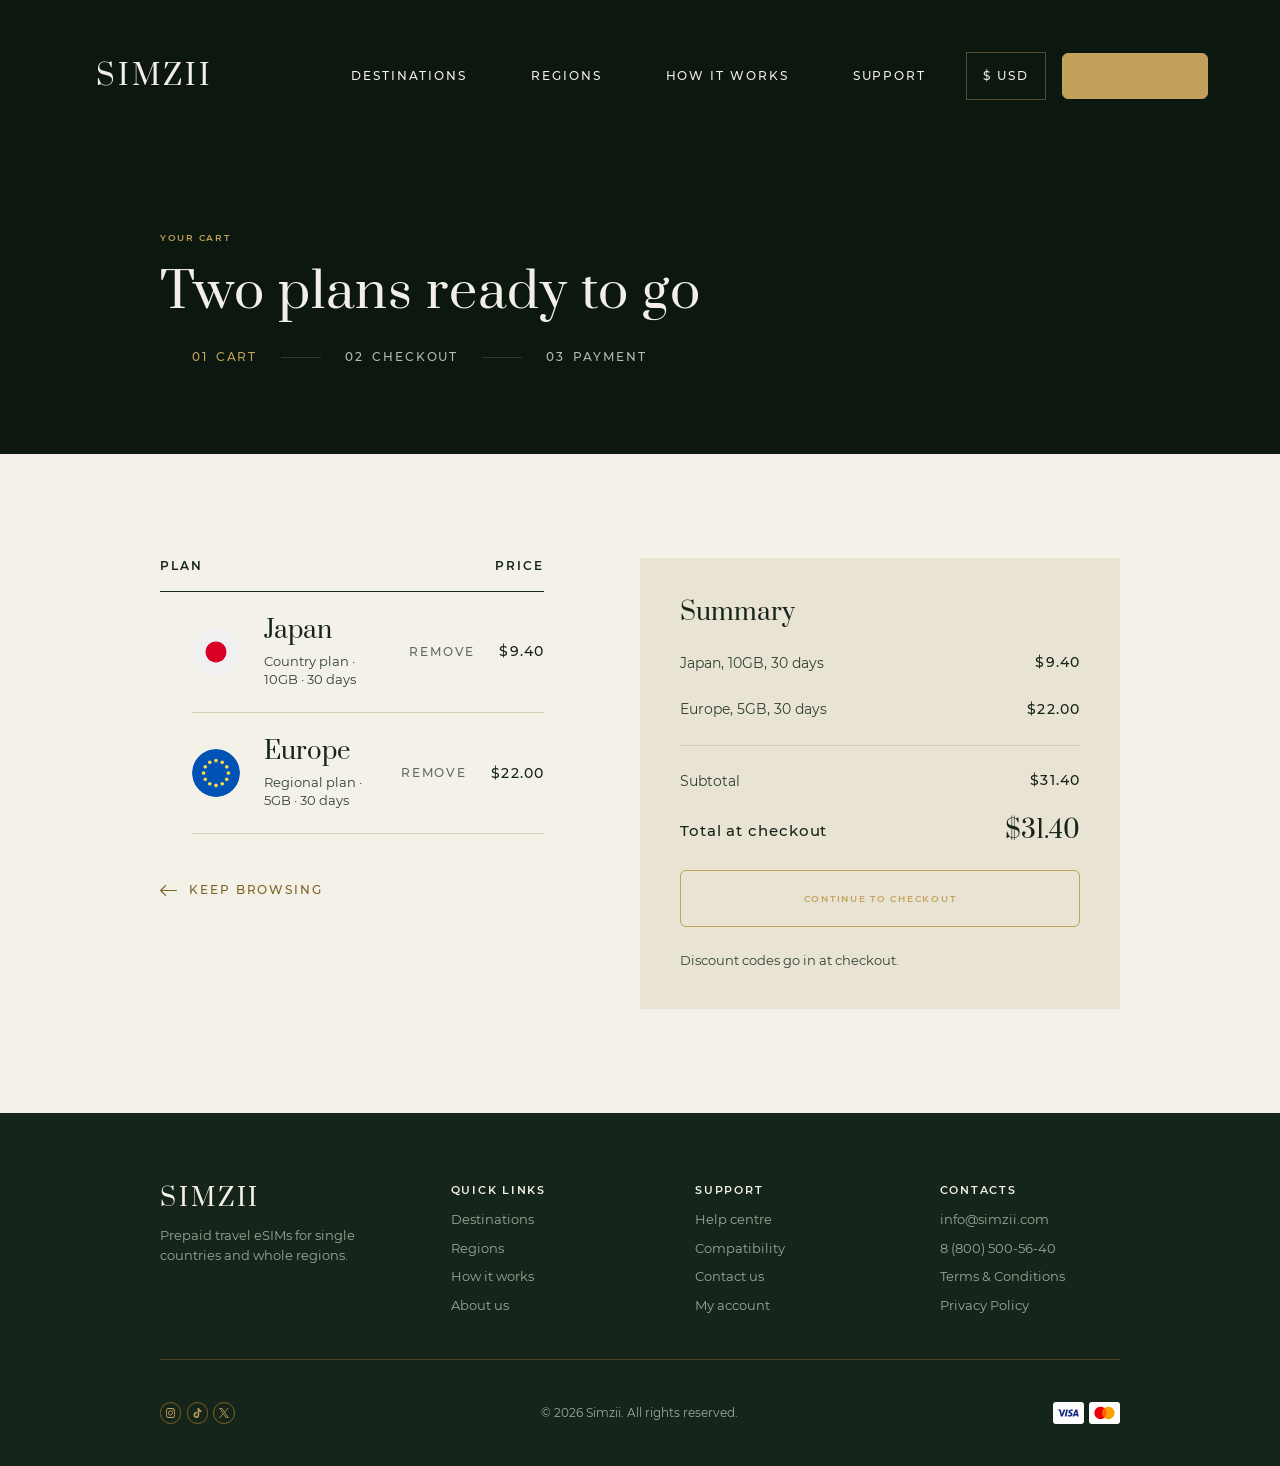
==== cart.html @ 9d6bc782 "first" ====
<!doctype html>
<html lang="en">
  <head>
    <meta charset="UTF-8">
    <meta http-equiv="X-UA-Compatible" content="IE=edge">
    <meta name="viewport" content="width=device-width, initial-scale=1.0">
    <title>Simzii</title>

    <link rel="icon" type="image/svg+xml" href="./img/tg-icon.svg">
    <link rel="stylesheet" href="./devcss/mainBase.css">
    <script src="js/motion.js"></script>
  </head>
  <body>
  
  <div class="main-div">
    <header class="site-header" id="site-header">
    <div class="site-header__bar">
      <a class="logo" href="index.html" aria-label="Simzii home">SIMZII</a>
      <nav class="site-nav" aria-label="Main">
        <a class="site-nav__link" href="plans.html">DESTINATIONS</a>
        <a class="site-nav__link" href="plans.html?type=regional#all">REGIONS</a>
        <a class="site-nav__link" href="index.html#how">HOW IT WORKS</a>
        <a class="site-nav__link" href="help.html">SUPPORT</a>
        <div class="currency" data-currency="">
          <button class="currency__toggle" type="button" aria-haspopup="listbox" aria-expanded="false">$ USD</button>
          <div class="currency__list" role="listbox" aria-label="Currency">
            <button class="currency__option" type="button" role="option" data-set-currency="USD" aria-selected="true">$ USD</button>
            <button class="currency__option" type="button" role="option" data-set-currency="EUR" aria-selected="false">€ EUR</button>
            <button class="currency__option" type="button" role="option" data-set-currency="GBP" aria-selected="false">£ GBP</button>
          </div>
        </div>
        <a class="btn btn--gold btn--small" href="login.html">MY ACCOUNT</a>
      </nav>
      <div class="site-header__actions">
        <button class="menu-toggle" type="button" aria-expanded="false" aria-controls="mobile-menu" aria-label="Open menu">
          <img src="assets/icons/menu.svg" alt="" data-motion-img="1">
        </button>
      </div>
    </div>
    <div class="mobile-menu" id="mobile-menu">
      <nav class="mobile-menu__links" aria-label="Main">
        <a class="mobile-menu__link" href="plans.html">Destinations <img src="assets/icons/arrow-right-gold.svg" alt="" data-motion-img="1">
        </a>
        <a class="mobile-menu__link" href="plans.html?type=regional#all">Regions <img src="assets/icons/arrow-right-gold.svg" alt="" data-motion-img="1">
        </a>
        <a class="mobile-menu__link" href="index.html#how">How it works <img src="assets/icons/arrow-right-gold.svg" alt="" data-motion-img="1">
        </a>
        <a class="mobile-menu__link" href="help.html">Support <img src="assets/icons/arrow-right-gold.svg" alt="" data-motion-img="1">
        </a>
      </nav>
      <div class="mobile-menu__utilities">
        <p class="label text-mist">CURRENCY</p>
        <div class="mobile-menu__currencies">
          <button class="mobile-menu__currency" type="button" data-set-currency="USD" aria-pressed="true">$ USD</button>
          <button class="mobile-menu__currency" type="button" data-set-currency="EUR" aria-pressed="false">€ EUR</button>
          <button class="mobile-menu__currency" type="button" data-set-currency="GBP" aria-pressed="false">£ GBP</button>
        </div>
      </div>
      <a class="btn btn--gold btn--block" href="login.html">MY ACCOUNT</a>
      <div class="socials mobile-menu__socials">
        <a class="socials__link" href="#" data-pending="Social link to be supplied" aria-label="Instagram">
          <img src="assets/icons/instagram.svg" alt="" width="14" height="14" data-motion-img="1">
        </a>
        <a class="socials__link" href="#" data-pending="Social link to be supplied" aria-label="TikTok">
          <img src="assets/icons/tiktok.svg" alt="" width="14" height="14" data-motion-img="1">
        </a>
        <a class="socials__link" href="#" data-pending="Social link to be supplied" aria-label="X">
          <img src="assets/icons/x.svg" alt="" width="14" height="14" data-motion-img="1">
        </a>
      </div>
    </div>
</header>
  
  
<main>
  <section class="flow-header">
    <div class="container flow-header__inner">
      <div class="flow-header__copy" data-motion-reveal="1">
        <p class="eyebrow">YOUR CART</p>
        <h1 class="flow-title" id="cart-title">Two plans ready to go</h1>
      </div>
      <ol class="steps" aria-label="Purchase steps">
        <li class="steps__step" aria-current="step" data-motion-reveal="1"><span>01</span><span>CART</span></li>
        <li class="steps__rule" aria-hidden="true" data-motion-reveal="1"></li>
        <li class="steps__step" data-motion-reveal="1"><span>02</span><span>CHECKOUT</span></li>
        <li class="steps__rule" aria-hidden="true" data-motion-reveal="1"></li>
        <li class="steps__step" data-motion-reveal="1"><span>03</span><span>PAYMENT</span></li>
      </ol>
    </div>
  </section>

  <section class="cart container">
    <div class="cart__lines">
      <div class="cart__head"><span>PLAN</span><span>PRICE</span></div>
      <ul class="cart__list" id="cart-list"><li class="cart-line">
      <img class="flag cart-line__flag" src="assets/flags/japan.svg" alt="" width="48" height="48" loading="lazy" decoding="async" data-motion-img="1">
      <p class="cart-line__name">Japan</p>
      <p class="cart-line__type">Country plan · 10GB · 30 days</p>
      <button class="cart-line__remove" type="button" data-remove="mvmn4jqcqj4u" aria-label="Remove Japan 10GB">REMOVE</button>
      <p class="cart-line__price" data-usd="9.4">$9.40</p>
    </li><li class="cart-line">
      <img class="flag cart-line__flag" src="assets/flags/europe.svg" alt="" width="48" height="48" loading="lazy" decoding="async" data-motion-img="1">
      <p class="cart-line__name">Europe</p>
      <p class="cart-line__type">Regional plan · 5GB · 30 days</p>
      <button class="cart-line__remove" type="button" data-remove="mvmn4s48zdzk" aria-label="Remove Europe 5GB">REMOVE</button>
      <p class="cart-line__price" data-usd="22">$22.00</p>
    </li></ul>
    </div>

    <aside class="summary-box cart__summary" id="cart-summary" aria-labelledby="cart-summary-title">
      <h2 class="h5" id="cart-summary-title">Summary</h2>
      <div class="cart__rows" id="cart-rows"><div class="summary-row"><span class="summary-row__key">Japan, 10GB, 30 days</span><span class="summary-row__value"><span data-usd="9.4">$9.40</span></span></div><div class="summary-row"><span class="summary-row__key">Europe, 5GB, 30 days</span><span class="summary-row__value"><span data-usd="22">$22.00</span></span></div></div>
      <div class="summary-rule"></div>
      <div id="cart-totals"><div class="summary-row"><span class="summary-row__key">Subtotal</span><span class="summary-row__value"><span data-usd="31.4">$31.40</span></span></div><div class="summary-row summary-row--total"><span class="summary-row__key">Total at checkout</span><span class="summary-row__value" data-usd="31.4">$31.40</span></div></div>
      <a class="btn btn--light btn--block btn--flow" href="checkout.html">CONTINUE TO CHECKOUT</a>
      <p class="caption text-pine">Discount codes go in at checkout.</p>
    </aside>

    <div class="cart-empty" id="cart-empty" hidden="">
      <p class="body-lg text-pine">No plans in your cart yet. Pick a destination to see its plans.</p>
      <a class="btn btn--light btn--flow" href="plans.html">BROWSE DESTINATIONS</a>
    </div>

    <a class="cart__keep" href="plans.html"><img src="assets/icons/arrow-left.svg" alt="" width="17" height="11" data-motion-img="1">KEEP BROWSING</a>
  </section>
</main>
<footer class="site-footer">
            <div class="container">
                <div class="site-footer__columns">
                <div class="site-footer__brand">
                    <a class="logo logo--large" href="index.html">SIMZII</a>
                    <p>Prepaid travel eSIMs for single countries and whole regions.</p>
                </div>
                <div class="site-footer__pair">
                    <div class="site-footer__column">
                    <p class="site-footer__heading">QUICK LINKS</p>
                    <div class="site-footer__links">
                        <a href="plans.html">Destinations</a>
                        <a href="plans.html?type=regional#all">Regions</a>
                        <a href="index.html#how">How it works</a>
                        <a href="about.html">About us</a>
                    </div>
                    </div>
                    <div class="site-footer__column">
                    <p class="site-footer__heading">SUPPORT</p>
                    <div class="site-footer__links">
                        <a href="help.html">Help centre</a>
                        <a href="compatibility.html">Compatibility</a>
                        <a href="contact.html">Contact us</a>
                        <a href="login.html">My account</a>
                    </div>
                    </div>
                </div>
                <div class="site-footer__column">
                    <p class="site-footer__heading">CONTACTS</p>
                    <div class="site-footer__links">
                    <a href="mailto:info@simzii.com">info@simzii.com</a>
                    <a href="tel:+78005005640">8 (800) 500-56-40</a>
                    <a href="legal.html?doc=terms">Terms &amp; Conditions</a>
                    <a href="legal.html?doc=privacy">Privacy Policy</a>
                    </div>
                </div>
                </div>
                <div class="site-footer__rule"></div>
                <div class="site-footer__bottom">
                <div class="socials "><a class="socials__link" href="#" data-pending="Social link to be supplied" aria-label="Instagram"><img src="assets/icons/instagram.svg" alt="" width="14" height="14" loading="lazy" decoding="async" data-motion-img="1" class=""></a><a class="socials__link" href="#" data-pending="Social link to be supplied" aria-label="TikTok"><img src="assets/icons/tiktok.svg" alt="" width="14" height="14" loading="lazy" decoding="async" data-motion-img="1" class=""></a><a class="socials__link" href="#" data-pending="Social link to be supplied" aria-label="X"><img src="assets/icons/x.svg" alt="" width="14" height="14" loading="lazy" decoding="async" data-motion-img="1" class=""></a></div>
                <p class="site-footer__copyright">© 2026 Simzii. All rights reserved.</p>
                <div class="pay-marks"><img src="assets/icons/visa.svg" alt="Visa" width="46" height="32" loading="lazy" decoding="async" data-motion-img="1" class=""><img src="assets/icons/mastercard.svg" alt="Mastercard" width="46" height="32" loading="lazy" decoding="async" data-motion-img="1" class=""></div>
                </div>
            </div>
            </footer>
        </div>
        <div class="popup" id="popup-sent" hidden role="dialog" aria-modal="true" aria-labelledby="popup-sent-title">
            <div class="popup__overlay"></div>
            <div class="popup__dialog">
                <button class="popup__close" type="button" data-popup-close="" aria-label="Close"><img src="assets/icons/close.svg" alt="" data-motion-img="1"></button>
                <img class="popup__mark" src="assets/icons/mark-check.svg" alt="" data-motion-img="1">
                <h2 class="popup__title" id="popup-sent-title">Message sent</h2>
                <p class="popup__body">Thanks for writing. We reply by email, usually within one working day.</p>
                <a class="btn btn--light" href="index.html">BACK TO HOME</a>
            </div>
        </div>
        
        <script src="uiframe/js/jquery.min.js"></script>
        <script src="uiframe/js/bootstrap.bundle.min.js"></script>
        <script src="uiframe/js/popper.min.js"></script>
        <script src="uiframe/js/slick.js"></script>
        <script src="uiframe/js/owl.carousel.js"></script>
        <script src="uiframe/js/swiper-bundle.min.js"></script>
        <script src="uiframe/js/flickity.pkgd.min.js"></script>   
        <script src="uiframe/js/aos.js"></script>
        <script src="./uiframe/js/home-js.js"></script>
        <script src="js/ui.js"></script>       
        <script src="js/partials.js"></script>
        <script src="js/pages/help.js"></script>

        <script>
            $(document).ready(function () {
            $(".navbar-toggler").click(function () {
                $(this).toggleClass("is-active");
                $(".navbar-expand-lg").toggleClass("header-is-active");
            });
        });
        </script>
        <script>
        window.addEventListener('scroll', function() {
            var content = document.querySelector('header');
            var scrollPosition = window.scrollY;
            if (scrollPosition > 10) {
                content.classList.add("header-scroll")
            } else {
                content.classList.remove("header-scroll")
            }
        });
        </script>
        <script>
        AOS.init();
        </script>
   </body>
</html>
---- devcss/mainBase.css ----
@import url('https://fonts.googleapis.com/css2?family=Anton&family=Nunito:ital,wght@0,200..1000;1,200..1000&display=swap');


/* --------- External Library CSS --------- */

@import url("./hamburgers.css");
@import url("../uiframe/css/bootstrap.min.css");
@import url("../uiframe/css/animate.min.css");
@import url("../uiframe/css/font-awesome.min.css");
@import url("../uiframe/css/aos.css");


/* --------- External Slider CSS --------- */

@import url("./owl.carousel.min.css");
@import url("./owl.theme.default.css");
@import url("./swiper-bundle.min.css");
@import url("../uiframe/css/slick.css");
@import url("../uiframe/css/slick-theme.css");

/* --------- site CSS --------- */

@import url("../css/base.css");
@import url("../css/home.css");
@import url("../css/chrome.css");
@import url("../css/tokens.css");

/* --------- pages CSS --------- */
@import url("../css/pages/404.css");
@import url("../css/pages/about.css");
@import url("../css/pages/account.css");
@import url("../css/pages/auth.css");
@import url("../css/pages/cart.css");
@import url("../css/pages/checkout-flow.css");
@import url("../css/pages/checkout.css");
@import url("../css/pages/compatibility.css");
@import url("../css/pages/contact.css");
@import url("../css/pages/help.css");
@import url("../css/pages/legal.css");
@import url("../css/pages/plan.css");
@import url("../css/pages/plans.css");

/* --------- Developer CSS --------- */

@import url("./dhiraj.css");
@import url("./tstyle.css");
@import url("./sakch.css");
@import url("./sakdam.css");
@import url("./rstyle.css");
@import url("./diksha.css");
@import url("./medhnash.css");
@import url("./style.css");
@import url("./responsive.css");

/* ------------font family ---------- */

@font-face {
  font-family: 'Satoshi';
  src: url('../fonts/Satoshi-Regular.otf') format('opentype');
}
@font-face {
  font-family: 'Satoshi Black';
  src: url('../fonts/Satoshi-Black.otf') format('opentype');
}
@font-face {
  font-family: 'Satoshi Bold';
  src: url('../fonts/Satoshi-Bold.otf') format('opentype');
}
@font-face {
  font-family: 'Satoshi Light';
  src: url('../fonts/Satoshi-Light.otf') format('opentype');
}
@font-face {
  font-family: 'Satoshi Medium';
  src: url('../fonts/Satoshi-Medium.otf') format('opentype');
}




@media (min-width: 576px){
  .container, .container-sm {
      max-width: 540px;
  }
}
@media (min-width: 768px){
  .container, .container-md, .container-sm {
      max-width: 750px;
  }
}
@media (min-width: 992px){
  .container, .container-lg, .container-md, .container-sm, .container-xl, .container-xxl {
      max-width: 970px;
  }
}
@media (min-width: 1080px){
  .container, .container-lg, .container-md, .container-sm, .container-xl, .container-xxl {
      max-width: 1030px;
  }
}
@media (min-width: 1100px){
  .container, .container-lg, .container-md, .container-sm, .container-xl, .container-xxl {
      max-width: 1080px;
  }
}
@media (min-width: 1200px){
  .container, .container-lg, .container-md, .container-sm, .container-xl, .container-xxl {
      max-width: 1180px;
  }
}
@media (min-width: 1400px){
  .container, .container-lg, .container-md, .container-sm, .container-xl, .container-xxl {
       max-width: 1360px;
  }
}
@media (min-width: 1500px){
  .container, .container-lg, .container-md, .container-sm, .container-xl, .container-xxl {
      max-width: 1440px;
  }
}
@media only screen and (min-width: 1600px) and (max-width: 1700px){
  .container, .container-lg, .container-md, .container-sm, .container-xl, .container-xxl {
      max-width: 1440px;
  }
}
@media only screen and (min-width: 1701px) and (max-width: 1800px){
  .container, .container-lg, .container-md, .container-sm, .container-xl, .container-xxl {
    max-width: 1440px;
  }
}
@media only screen and (min-width: 1801px) and (max-width: 1920px){
  .container, .container-lg, .container-md, .container-sm, .container-xl, .container-xxl {
     max-width: 1440px;
  }
}
@media only screen and (min-width: 1921px) and (max-width: 2880px){
  .container, .container-lg, .container-md, .container-sm, .container-xl, .container-xxl {
    max-width: 1440px;
  } 
}
.bg-image {
  object-fit: cover;
}
.bg-image {
  top: 0;
  left: 0;
  width: 100%;
  height: 100%;
  z-index: -1;
}
.bg-image:not([class*=absolute]) {
  position: absolute;
}
section {
  position: relative;
  overflow: hidden;
  z-index: 1;
}
html {
  scroll-behavior: smooth;
}
html,body{
  overflow-x:hidden;
}
*{
  margin: 0;
  padding: 0;
  box-sizing: border-box;
}
.h1, .h2, .h3, .h4, .h5, .h6, h1, h2, h3, h4, h5, h6 {
  margin-bottom: 0px;
}
p{
  margin-bottom: 0px;
}

.border-top-2{
  border-top: 2px solid #211E1B;
}
.border-bottom-2{
  border-bottom: 2px solid #211E1B;
}
.border-bottom-deep{
  border-bottom: 2px solid #D6C6B4;
}
.border-top-deep{
  border-top: 2px solid #D6C6B4;
}
.tag-seal{
  color: var(--brand-seal, #AF2419);
  font-family: "Work Sans";
  font-size: 12px;
  font-style: normal;
  font-weight: 600;
  line-height: 140%; /* 16.8px */
  letter-spacing: 1.92px;
  text-transform: uppercase;
  margin-bottom: 0px;
}
.tag-soft{
  color: var(--brand-ink-soft, #3E3830);
  font-family: "Work Sans";
  font-size: 12px;
  font-style: normal;
  font-weight: 600;
  line-height: 140%; /* 16.8px */
  letter-spacing: 1.92px;
  text-transform: uppercase;
  margin-bottom: 0px;
}
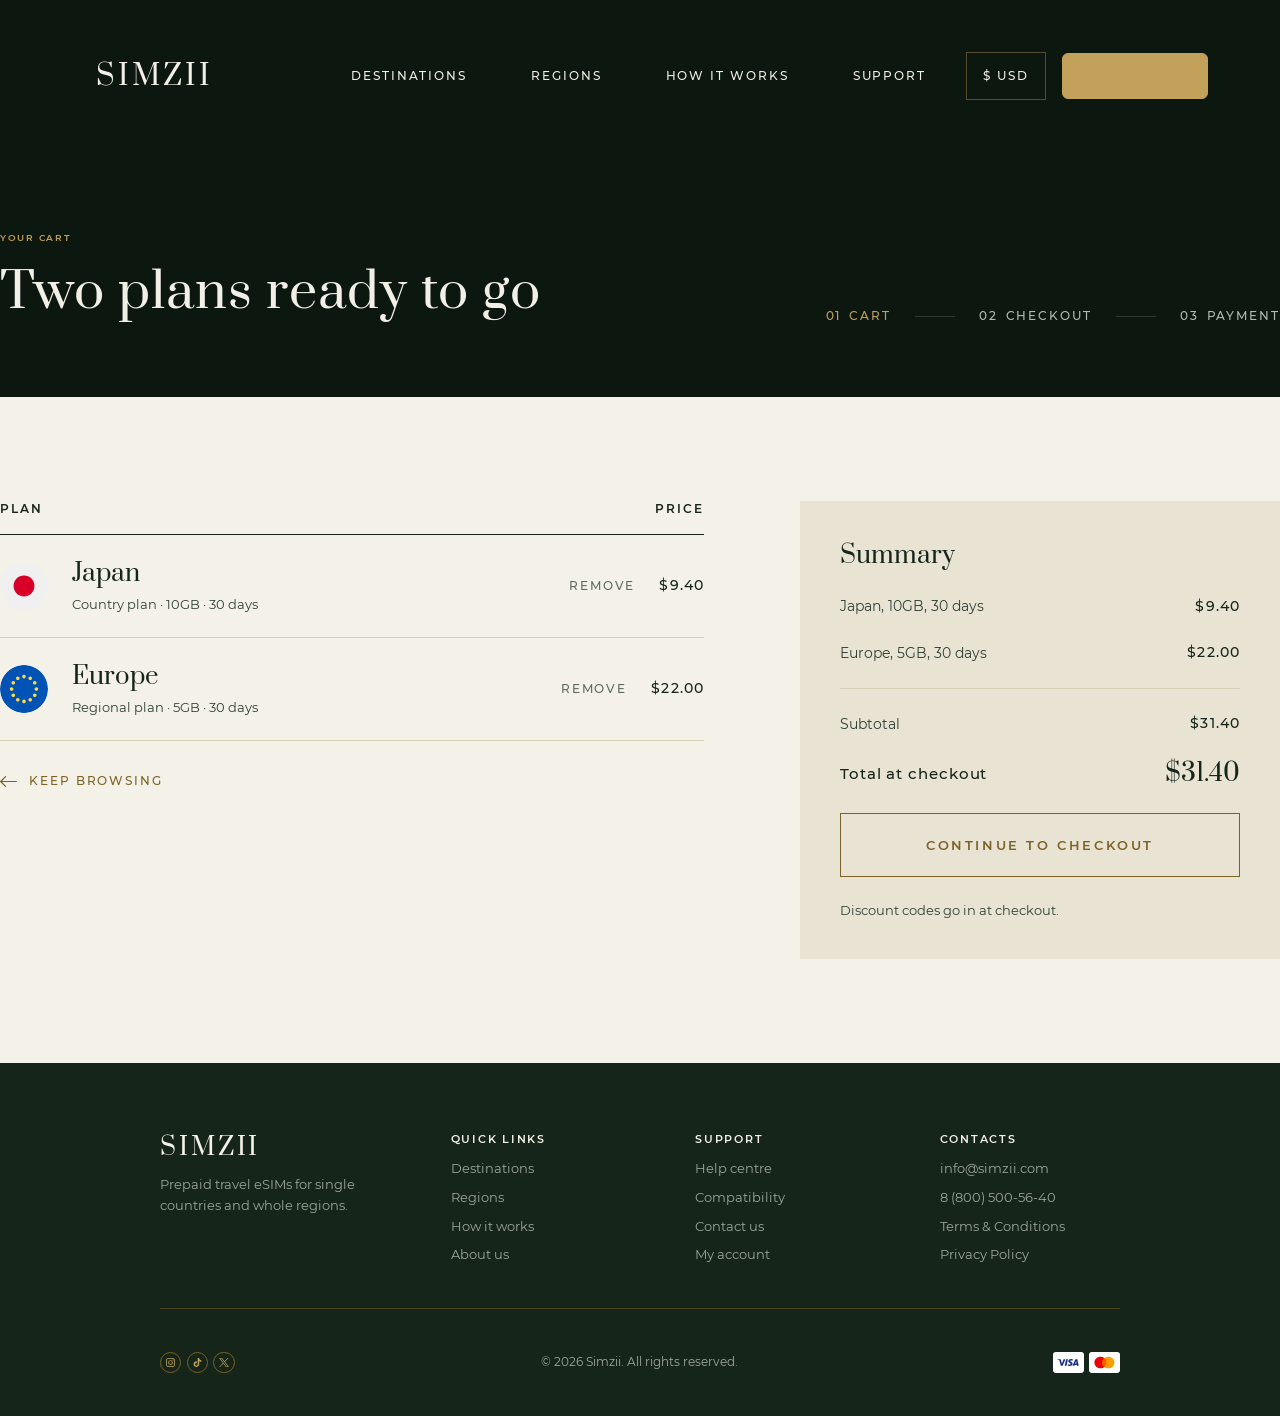
==== commit 792988ba: "half wa" ====
--- a/cart.html
+++ b/cart.html
@@ -1,221 +1,262 @@
-
 <!doctype html>
 <html lang="en">
-  <head>
-    <meta charset="UTF-8">
-    <meta http-equiv="X-UA-Compatible" content="IE=edge">
-    <meta name="viewport" content="width=device-width, initial-scale=1.0">
-    <title>Simzii</title>
-
-    <link rel="icon" type="image/svg+xml" href="./img/tg-icon.svg">
-    <link rel="stylesheet" href="./devcss/mainBase.css">
-    <script src="js/motion.js"></script>
-  </head>
-  <body>
-  
+
+<head>
+  <meta charset="UTF-8">
+  <meta http-equiv="X-UA-Compatible" content="IE=edge">
+  <meta name="viewport" content="width=device-width, initial-scale=1.0">
+  <title>Simzii</title>
+
+  <link rel="icon" type="image/svg+xml" href="./img/tg-icon.svg">
+  <link rel="stylesheet" href="./devcss/mainBase.css">
+  <script src="js/motion.js"></script>
+</head>
+
+<body>
+
   <div class="main-div">
     <header class="site-header" id="site-header">
-    <div class="site-header__bar">
-      <a class="logo" href="index.html" aria-label="Simzii home">SIMZII</a>
-      <nav class="site-nav" aria-label="Main">
-        <a class="site-nav__link" href="plans.html">DESTINATIONS</a>
-        <a class="site-nav__link" href="plans.html?type=regional#all">REGIONS</a>
-        <a class="site-nav__link" href="index.html#how">HOW IT WORKS</a>
-        <a class="site-nav__link" href="help.html">SUPPORT</a>
-        <div class="currency" data-currency="">
-          <button class="currency__toggle" type="button" aria-haspopup="listbox" aria-expanded="false">$ USD</button>
-          <div class="currency__list" role="listbox" aria-label="Currency">
-            <button class="currency__option" type="button" role="option" data-set-currency="USD" aria-selected="true">$ USD</button>
-            <button class="currency__option" type="button" role="option" data-set-currency="EUR" aria-selected="false">€ EUR</button>
-            <button class="currency__option" type="button" role="option" data-set-currency="GBP" aria-selected="false">£ GBP</button>
-          </div>
-        </div>
-        <a class="btn btn--gold btn--small" href="login.html">MY ACCOUNT</a>
-      </nav>
-      <div class="site-header__actions">
-        <button class="menu-toggle" type="button" aria-expanded="false" aria-controls="mobile-menu" aria-label="Open menu">
-          <img src="assets/icons/menu.svg" alt="" data-motion-img="1">
-        </button>
+      <div class="site-header__bar">
+        <a class="logo" href="index.html" aria-label="Simzii home">SIMZII</a>
+        <nav class="site-nav" aria-label="Main">
+          <a class="site-nav__link" href="plans.html">DESTINATIONS</a>
+          <a class="site-nav__link" href="plans.html?type=regional#all">REGIONS</a>
+          <a class="site-nav__link" href="index.html#how">HOW IT WORKS</a>
+          <a class="site-nav__link" href="help.html">SUPPORT</a>
+          <div class="currency" data-currency="">
+            <button class="currency__toggle" type="button" aria-haspopup="listbox" aria-expanded="false">$ USD</button>
+            <div class="currency__list" role="listbox" aria-label="Currency">
+              <button class="currency__option" type="button" role="option" data-set-currency="USD"
+                aria-selected="true">$ USD</button>
+              <button class="currency__option" type="button" role="option" data-set-currency="EUR"
+                aria-selected="false">€ EUR</button>
+              <button class="currency__option" type="button" role="option" data-set-currency="GBP"
+                aria-selected="false">£ GBP</button>
+            </div>
+          </div>
+          <a class="btn btn--gold btn--small" href="login.html">MY ACCOUNT</a>
+        </nav>
+        <div class="site-header__actions">
+          <button class="menu-toggle" type="button" aria-expanded="false" aria-controls="mobile-menu"
+            aria-label="Open menu">
+            <img src="assets/icons/menu.svg" alt="" data-motion-img="1">
+          </button>
+        </div>
       </div>
+      <div class="mobile-menu" id="mobile-menu">
+        <nav class="mobile-menu__links" aria-label="Main">
+          <a class="mobile-menu__link" href="plans.html">Destinations <img src="assets/icons/arrow-right-gold.svg"
+              alt="" data-motion-img="1">
+          </a>
+          <a class="mobile-menu__link" href="plans.html?type=regional#all">Regions <img
+              src="assets/icons/arrow-right-gold.svg" alt="" data-motion-img="1">
+          </a>
+          <a class="mobile-menu__link" href="index.html#how">How it works <img src="assets/icons/arrow-right-gold.svg"
+              alt="" data-motion-img="1">
+          </a>
+          <a class="mobile-menu__link" href="help.html">Support <img src="assets/icons/arrow-right-gold.svg" alt=""
+              data-motion-img="1">
+          </a>
+        </nav>
+        <div class="mobile-menu__utilities">
+          <p class="label text-mist">CURRENCY</p>
+          <div class="mobile-menu__currencies">
+            <button class="mobile-menu__currency" type="button" data-set-currency="USD" aria-pressed="true">$
+              USD</button>
+            <button class="mobile-menu__currency" type="button" data-set-currency="EUR" aria-pressed="false">€
+              EUR</button>
+            <button class="mobile-menu__currency" type="button" data-set-currency="GBP" aria-pressed="false">£
+              GBP</button>
+          </div>
+        </div>
+        <a class="btn btn--gold btn--block" href="login.html">MY ACCOUNT</a>
+        <div class="socials mobile-menu__socials">
+          <a class="socials__link" href="#" data-pending="Social link to be supplied" aria-label="Instagram">
+            <img src="assets/icons/instagram.svg" alt="" width="14" height="14" data-motion-img="1">
+          </a>
+          <a class="socials__link" href="#" data-pending="Social link to be supplied" aria-label="TikTok">
+            <img src="assets/icons/tiktok.svg" alt="" width="14" height="14" data-motion-img="1">
+          </a>
+          <a class="socials__link" href="#" data-pending="Social link to be supplied" aria-label="X">
+            <img src="assets/icons/x.svg" alt="" width="14" height="14" data-motion-img="1">
+          </a>
+        </div>
+      </div>
+    </header>
+
+
+    <main>
+      <section class="flow-header">
+        <div class="container pad_left_right flow-header__inner">
+          <div class="flow-header__copy" data-motion-reveal="1">
+            <p class="eyebrow dif_sizet">YOUR CART</p>
+            <h1 class="flow-title" id="cart-title">Two plans ready to go</h1>
+          </div>
+          <ol class="steps no_leftpad_t no_margin_bottom" aria-label="Purchase steps">
+            <li class="steps__step" aria-current="step" data-motion-reveal="1"><span>01</span><span>CART</span></li>
+            <li class="steps__rule" aria-hidden="true" data-motion-reveal="1"></li>
+            <li class="steps__step" data-motion-reveal="1"><span>02</span><span>CHECKOUT</span></li>
+            <li class="steps__rule" aria-hidden="true" data-motion-reveal="1"></li>
+            <li class="steps__step" data-motion-reveal="1"><span>03</span><span>PAYMENT</span></li>
+          </ol>
+        </div>
+      </section>
+
+      <section class="cart container pad_left_right">
+        <div class="cart__lines">
+          <div class="cart__head"><span>PLAN</span><span>PRICE</span></div>
+          <ul class="cart__list no_leftpad_t2 no_margin_bottom" id="cart-list">
+            <li class="cart-line">
+              <img class="flag cart-line__flag" src="assets/flags/japan.svg" alt="" width="48" height="48"
+                loading="lazy" decoding="async" data-motion-img="1">
+              <p class="cart-line__name">Japan</p>
+              <p class="cart-line__type">Country plan · 10GB · 30 days</p>
+              <button class="cart-line__remove" type="button" data-remove="mvmn4jqcqj4u"
+                aria-label="Remove Japan 10GB">REMOVE</button>
+              <p class="cart-line__price" data-usd="9.4">$9.40</p>
+            </li>
+            <li class="cart-line">
+              <img class="flag cart-line__flag" src="assets/flags/europe.svg" alt="" width="48" height="48"
+                loading="lazy" decoding="async" data-motion-img="1">
+              <p class="cart-line__name">Europe</p>
+              <p class="cart-line__type">Regional plan · 5GB · 30 days</p>
+              <button class="cart-line__remove" type="button" data-remove="mvmn4s48zdzk"
+                aria-label="Remove Europe 5GB">REMOVE</button>
+              <p class="cart-line__price" data-usd="22">$22.00</p>
+            </li>
+          </ul>
+        </div>
+
+        <aside class="summary-box cart__summary" id="cart-summary" aria-labelledby="cart-summary-title">
+          <h2 class="h5" id="cart-summary-title">Summary</h2>
+          <div class="cart__rows" id="cart-rows">
+            <div class="summary-row"><span class="summary-row__key">Japan, 10GB, 30 days</span><span
+                class="summary-row__value"><span data-usd="9.4">$9.40</span></span></div>
+            <div class="summary-row"><span class="summary-row__key">Europe, 5GB, 30 days</span><span
+                class="summary-row__value"><span data-usd="22">$22.00</span></span></div>
+          </div>
+          <div class="summary-rule"></div>
+          <div id="cart-totals">
+            <div class="summary-row"><span class="summary-row__key">Subtotal</span><span
+                class="summary-row__value"><span data-usd="31.4">$31.40</span></span></div>
+            <div class="summary-row summary-row--total"><span class="summary-row__key">Total at checkout</span><span
+                class="summary-row__value" data-usd="31.4">$31.40</span></div>
+          </div>
+          <a class="btn btn--light btn--block btn--flow diff_colort" href="checkout.html">CONTINUE TO CHECKOUT</a>
+          <p class="caption text-pine">Discount codes go in at checkout.</p>
+        </aside>
+
+        <div class="cart-empty" id="cart-empty" hidden="">
+          <p class="body-lg text-pine">No plans in your cart yet. Pick a destination to see its plans.</p>
+          <a class="btn btn--light btn--flow" href="plans.html">BROWSE DESTINATIONS</a>
+        </div>
+
+        <a class="cart__keep" href="plans.html"><img src="assets/icons/arrow-left.svg" alt="" width="17" height="11"
+            data-motion-img="1">KEEP BROWSING</a>
+      </section>
+    </main>
+    <footer class="site-footer">
+      <div class="container">
+        <div class="site-footer__columns">
+          <div class="site-footer__brand">
+            <a class="logo logo--large" href="index.html">SIMZII</a>
+            <p>Prepaid travel eSIMs for single countries and whole regions.</p>
+          </div>
+          <div class="site-footer__pair">
+            <div class="site-footer__column">
+              <p class="site-footer__heading">QUICK LINKS</p>
+              <div class="site-footer__links">
+                <a href="plans.html">Destinations</a>
+                <a href="plans.html?type=regional#all">Regions</a>
+                <a href="index.html#how">How it works</a>
+                <a href="about.html">About us</a>
+              </div>
+            </div>
+            <div class="site-footer__column">
+              <p class="site-footer__heading">SUPPORT</p>
+              <div class="site-footer__links">
+                <a href="help.html">Help centre</a>
+                <a href="compatibility.html">Compatibility</a>
+                <a href="contact.html">Contact us</a>
+                <a href="login.html">My account</a>
+              </div>
+            </div>
+          </div>
+          <div class="site-footer__column">
+            <p class="site-footer__heading">CONTACTS</p>
+            <div class="site-footer__links">
+              <a href="mailto:info@simzii.com">info@simzii.com</a>
+              <a href="tel:+78005005640">8 (800) 500-56-40</a>
+              <a href="legal.html?doc=terms">Terms &amp; Conditions</a>
+              <a href="legal.html?doc=privacy">Privacy Policy</a>
+            </div>
+          </div>
+        </div>
+        <div class="site-footer__rule"></div>
+        <div class="site-footer__bottom">
+          <div class="socials "><a class="socials__link" href="#" data-pending="Social link to be supplied"
+              aria-label="Instagram"><img src="assets/icons/instagram.svg" alt="" width="14" height="14" loading="lazy"
+                decoding="async" data-motion-img="1" class=""></a><a class="socials__link" href="#"
+              data-pending="Social link to be supplied" aria-label="TikTok"><img src="assets/icons/tiktok.svg" alt=""
+                width="14" height="14" loading="lazy" decoding="async" data-motion-img="1" class=""></a><a
+              class="socials__link" href="#" data-pending="Social link to be supplied" aria-label="X"><img
+                src="assets/icons/x.svg" alt="" width="14" height="14" loading="lazy" decoding="async"
+                data-motion-img="1" class=""></a></div>
+          <p class="site-footer__copyright">© 2026 Simzii. All rights reserved.</p>
+          <div class="pay-marks"><img src="assets/icons/visa.svg" alt="Visa" width="46" height="32" loading="lazy"
+              decoding="async" data-motion-img="1" class=""><img src="assets/icons/mastercard.svg" alt="Mastercard"
+              width="46" height="32" loading="lazy" decoding="async" data-motion-img="1" class=""></div>
+        </div>
+      </div>
+    </footer>
+  </div>
+  <div class="popup" id="popup-sent" hidden role="dialog" aria-modal="true" aria-labelledby="popup-sent-title">
+    <div class="popup__overlay"></div>
+    <div class="popup__dialog">
+      <button class="popup__close" type="button" data-popup-close="" aria-label="Close"><img
+          src="assets/icons/close.svg" alt="" data-motion-img="1"></button>
+      <img class="popup__mark" src="assets/icons/mark-check.svg" alt="" data-motion-img="1">
+      <h2 class="popup__title" id="popup-sent-title">Message sent</h2>
+      <p class="popup__body">Thanks for writing. We reply by email, usually within one working day.</p>
+      <a class="btn btn--light" href="index.html">BACK TO HOME</a>
     </div>
-    <div class="mobile-menu" id="mobile-menu">
-      <nav class="mobile-menu__links" aria-label="Main">
-        <a class="mobile-menu__link" href="plans.html">Destinations <img src="assets/icons/arrow-right-gold.svg" alt="" data-motion-img="1">
-        </a>
-        <a class="mobile-menu__link" href="plans.html?type=regional#all">Regions <img src="assets/icons/arrow-right-gold.svg" alt="" data-motion-img="1">
-        </a>
-        <a class="mobile-menu__link" href="index.html#how">How it works <img src="assets/icons/arrow-right-gold.svg" alt="" data-motion-img="1">
-        </a>
-        <a class="mobile-menu__link" href="help.html">Support <img src="assets/icons/arrow-right-gold.svg" alt="" data-motion-img="1">
-        </a>
-      </nav>
-      <div class="mobile-menu__utilities">
-        <p class="label text-mist">CURRENCY</p>
-        <div class="mobile-menu__currencies">
-          <button class="mobile-menu__currency" type="button" data-set-currency="USD" aria-pressed="true">$ USD</button>
-          <button class="mobile-menu__currency" type="button" data-set-currency="EUR" aria-pressed="false">€ EUR</button>
-          <button class="mobile-menu__currency" type="button" data-set-currency="GBP" aria-pressed="false">£ GBP</button>
-        </div>
-      </div>
-      <a class="btn btn--gold btn--block" href="login.html">MY ACCOUNT</a>
-      <div class="socials mobile-menu__socials">
-        <a class="socials__link" href="#" data-pending="Social link to be supplied" aria-label="Instagram">
-          <img src="assets/icons/instagram.svg" alt="" width="14" height="14" data-motion-img="1">
-        </a>
-        <a class="socials__link" href="#" data-pending="Social link to be supplied" aria-label="TikTok">
-          <img src="assets/icons/tiktok.svg" alt="" width="14" height="14" data-motion-img="1">
-        </a>
-        <a class="socials__link" href="#" data-pending="Social link to be supplied" aria-label="X">
-          <img src="assets/icons/x.svg" alt="" width="14" height="14" data-motion-img="1">
-        </a>
-      </div>
-    </div>
-</header>
-  
-  
-<main>
-  <section class="flow-header">
-    <div class="container flow-header__inner">
-      <div class="flow-header__copy" data-motion-reveal="1">
-        <p class="eyebrow">YOUR CART</p>
-        <h1 class="flow-title" id="cart-title">Two plans ready to go</h1>
-      </div>
-      <ol class="steps" aria-label="Purchase steps">
-        <li class="steps__step" aria-current="step" data-motion-reveal="1"><span>01</span><span>CART</span></li>
-        <li class="steps__rule" aria-hidden="true" data-motion-reveal="1"></li>
-        <li class="steps__step" data-motion-reveal="1"><span>02</span><span>CHECKOUT</span></li>
-        <li class="steps__rule" aria-hidden="true" data-motion-reveal="1"></li>
-        <li class="steps__step" data-motion-reveal="1"><span>03</span><span>PAYMENT</span></li>
-      </ol>
-    </div>
-  </section>
-
-  <section class="cart container">
-    <div class="cart__lines">
-      <div class="cart__head"><span>PLAN</span><span>PRICE</span></div>
-      <ul class="cart__list" id="cart-list"><li class="cart-line">
-      <img class="flag cart-line__flag" src="assets/flags/japan.svg" alt="" width="48" height="48" loading="lazy" decoding="async" data-motion-img="1">
-      <p class="cart-line__name">Japan</p>
-      <p class="cart-line__type">Country plan · 10GB · 30 days</p>
-      <button class="cart-line__remove" type="button" data-remove="mvmn4jqcqj4u" aria-label="Remove Japan 10GB">REMOVE</button>
-      <p class="cart-line__price" data-usd="9.4">$9.40</p>
-    </li><li class="cart-line">
-      <img class="flag cart-line__flag" src="assets/flags/europe.svg" alt="" width="48" height="48" loading="lazy" decoding="async" data-motion-img="1">
-      <p class="cart-line__name">Europe</p>
-      <p class="cart-line__type">Regional plan · 5GB · 30 days</p>
-      <button class="cart-line__remove" type="button" data-remove="mvmn4s48zdzk" aria-label="Remove Europe 5GB">REMOVE</button>
-      <p class="cart-line__price" data-usd="22">$22.00</p>
-    </li></ul>
-    </div>
-
-    <aside class="summary-box cart__summary" id="cart-summary" aria-labelledby="cart-summary-title">
-      <h2 class="h5" id="cart-summary-title">Summary</h2>
-      <div class="cart__rows" id="cart-rows"><div class="summary-row"><span class="summary-row__key">Japan, 10GB, 30 days</span><span class="summary-row__value"><span data-usd="9.4">$9.40</span></span></div><div class="summary-row"><span class="summary-row__key">Europe, 5GB, 30 days</span><span class="summary-row__value"><span data-usd="22">$22.00</span></span></div></div>
-      <div class="summary-rule"></div>
-      <div id="cart-totals"><div class="summary-row"><span class="summary-row__key">Subtotal</span><span class="summary-row__value"><span data-usd="31.4">$31.40</span></span></div><div class="summary-row summary-row--total"><span class="summary-row__key">Total at checkout</span><span class="summary-row__value" data-usd="31.4">$31.40</span></div></div>
-      <a class="btn btn--light btn--block btn--flow" href="checkout.html">CONTINUE TO CHECKOUT</a>
-      <p class="caption text-pine">Discount codes go in at checkout.</p>
-    </aside>
-
-    <div class="cart-empty" id="cart-empty" hidden="">
-      <p class="body-lg text-pine">No plans in your cart yet. Pick a destination to see its plans.</p>
-      <a class="btn btn--light btn--flow" href="plans.html">BROWSE DESTINATIONS</a>
-    </div>
-
-    <a class="cart__keep" href="plans.html"><img src="assets/icons/arrow-left.svg" alt="" width="17" height="11" data-motion-img="1">KEEP BROWSING</a>
-  </section>
-</main>
-<footer class="site-footer">
-            <div class="container">
-                <div class="site-footer__columns">
-                <div class="site-footer__brand">
-                    <a class="logo logo--large" href="index.html">SIMZII</a>
-                    <p>Prepaid travel eSIMs for single countries and whole regions.</p>
-                </div>
-                <div class="site-footer__pair">
-                    <div class="site-footer__column">
-                    <p class="site-footer__heading">QUICK LINKS</p>
-                    <div class="site-footer__links">
-                        <a href="plans.html">Destinations</a>
-                        <a href="plans.html?type=regional#all">Regions</a>
-                        <a href="index.html#how">How it works</a>
-                        <a href="about.html">About us</a>
-                    </div>
-                    </div>
-                    <div class="site-footer__column">
-                    <p class="site-footer__heading">SUPPORT</p>
-                    <div class="site-footer__links">
-                        <a href="help.html">Help centre</a>
-                        <a href="compatibility.html">Compatibility</a>
-                        <a href="contact.html">Contact us</a>
-                        <a href="login.html">My account</a>
-                    </div>
-                    </div>
-                </div>
-                <div class="site-footer__column">
-                    <p class="site-footer__heading">CONTACTS</p>
-                    <div class="site-footer__links">
-                    <a href="mailto:info@simzii.com">info@simzii.com</a>
-                    <a href="tel:+78005005640">8 (800) 500-56-40</a>
-                    <a href="legal.html?doc=terms">Terms &amp; Conditions</a>
-                    <a href="legal.html?doc=privacy">Privacy Policy</a>
-                    </div>
-                </div>
-                </div>
-                <div class="site-footer__rule"></div>
-                <div class="site-footer__bottom">
-                <div class="socials "><a class="socials__link" href="#" data-pending="Social link to be supplied" aria-label="Instagram"><img src="assets/icons/instagram.svg" alt="" width="14" height="14" loading="lazy" decoding="async" data-motion-img="1" class=""></a><a class="socials__link" href="#" data-pending="Social link to be supplied" aria-label="TikTok"><img src="assets/icons/tiktok.svg" alt="" width="14" height="14" loading="lazy" decoding="async" data-motion-img="1" class=""></a><a class="socials__link" href="#" data-pending="Social link to be supplied" aria-label="X"><img src="assets/icons/x.svg" alt="" width="14" height="14" loading="lazy" decoding="async" data-motion-img="1" class=""></a></div>
-                <p class="site-footer__copyright">© 2026 Simzii. All rights reserved.</p>
-                <div class="pay-marks"><img src="assets/icons/visa.svg" alt="Visa" width="46" height="32" loading="lazy" decoding="async" data-motion-img="1" class=""><img src="assets/icons/mastercard.svg" alt="Mastercard" width="46" height="32" loading="lazy" decoding="async" data-motion-img="1" class=""></div>
-                </div>
-            </div>
-            </footer>
-        </div>
-        <div class="popup" id="popup-sent" hidden role="dialog" aria-modal="true" aria-labelledby="popup-sent-title">
-            <div class="popup__overlay"></div>
-            <div class="popup__dialog">
-                <button class="popup__close" type="button" data-popup-close="" aria-label="Close"><img src="assets/icons/close.svg" alt="" data-motion-img="1"></button>
-                <img class="popup__mark" src="assets/icons/mark-check.svg" alt="" data-motion-img="1">
-                <h2 class="popup__title" id="popup-sent-title">Message sent</h2>
-                <p class="popup__body">Thanks for writing. We reply by email, usually within one working day.</p>
-                <a class="btn btn--light" href="index.html">BACK TO HOME</a>
-            </div>
-        </div>
-        
-        <script src="uiframe/js/jquery.min.js"></script>
-        <script src="uiframe/js/bootstrap.bundle.min.js"></script>
-        <script src="uiframe/js/popper.min.js"></script>
-        <script src="uiframe/js/slick.js"></script>
-        <script src="uiframe/js/owl.carousel.js"></script>
-        <script src="uiframe/js/swiper-bundle.min.js"></script>
-        <script src="uiframe/js/flickity.pkgd.min.js"></script>   
-        <script src="uiframe/js/aos.js"></script>
-        <script src="./uiframe/js/home-js.js"></script>
-        <script src="js/ui.js"></script>       
-        <script src="js/partials.js"></script>
-        <script src="js/pages/help.js"></script>
-
-        <script>
-            $(document).ready(function () {
-            $(".navbar-toggler").click(function () {
-                $(this).toggleClass("is-active");
-                $(".navbar-expand-lg").toggleClass("header-is-active");
-            });
-        });
-        </script>
-        <script>
-        window.addEventListener('scroll', function() {
-            var content = document.querySelector('header');
-            var scrollPosition = window.scrollY;
-            if (scrollPosition > 10) {
-                content.classList.add("header-scroll")
-            } else {
-                content.classList.remove("header-scroll")
-            }
-        });
-        </script>
-        <script>
-        AOS.init();
-        </script>
-   </body>
+  </div>
+
+  <script src="uiframe/js/jquery.min.js"></script>
+  <script src="uiframe/js/bootstrap.bundle.min.js"></script>
+  <script src="uiframe/js/popper.min.js"></script>
+  <script src="uiframe/js/slick.js"></script>
+  <script src="uiframe/js/owl.carousel.js"></script>
+  <script src="uiframe/js/swiper-bundle.min.js"></script>
+  <script src="uiframe/js/flickity.pkgd.min.js"></script>
+  <script src="uiframe/js/aos.js"></script>
+  <script src="./uiframe/js/home-js.js"></script>
+  <script src="js/ui.js"></script>
+  <script src="js/partials.js"></script>
+  <script src="js/pages/help.js"></script>
+
+  <script>
+    $(document).ready(function () {
+      $(".navbar-toggler").click(function () {
+        $(this).toggleClass("is-active");
+        $(".navbar-expand-lg").toggleClass("header-is-active");
+      });
+    });
+  </script>
+  <script>
+    window.addEventListener('scroll', function () {
+      var content = document.querySelector('header');
+      var scrollPosition = window.scrollY;
+      if (scrollPosition > 10) {
+        content.classList.add("header-scroll")
+      } else {
+        content.classList.remove("header-scroll")
+      }
+    });
+  </script>
+  <script>
+    AOS.init();
+  </script>
+</body>
+
 </html>
